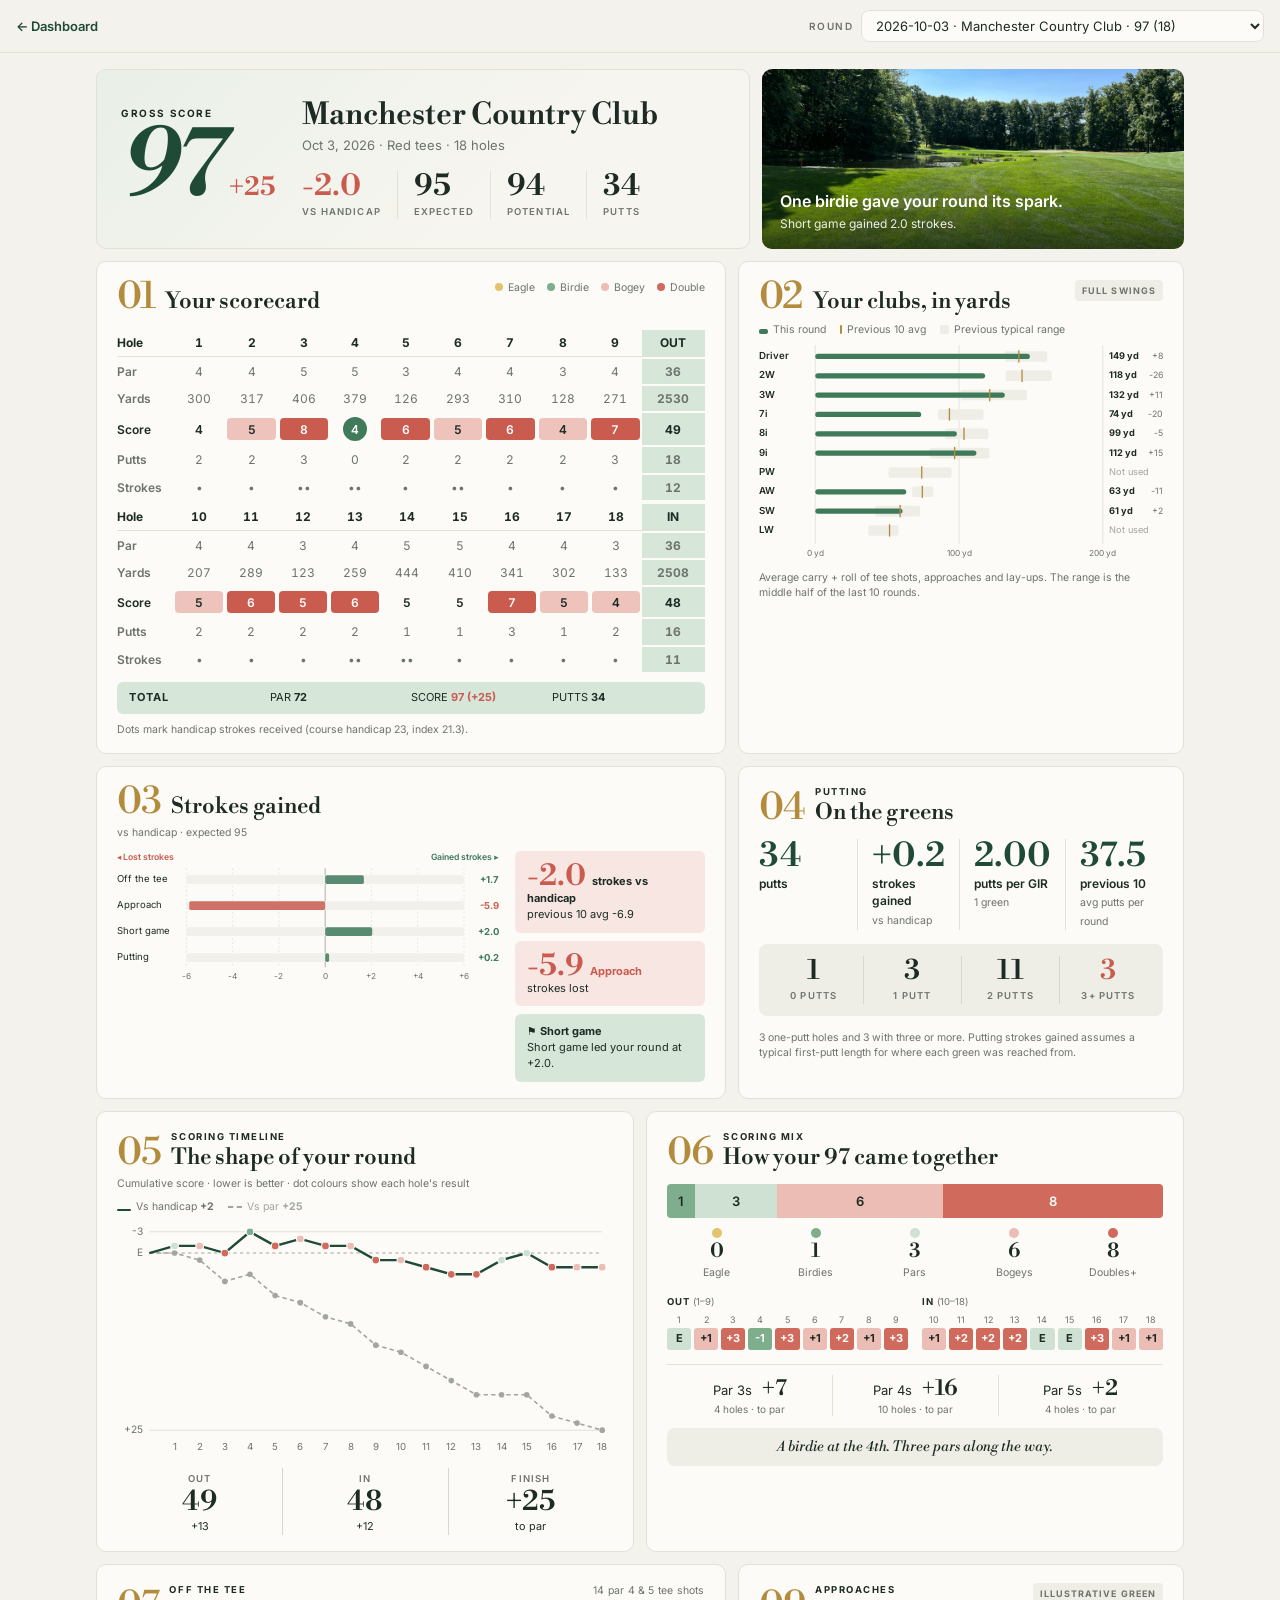
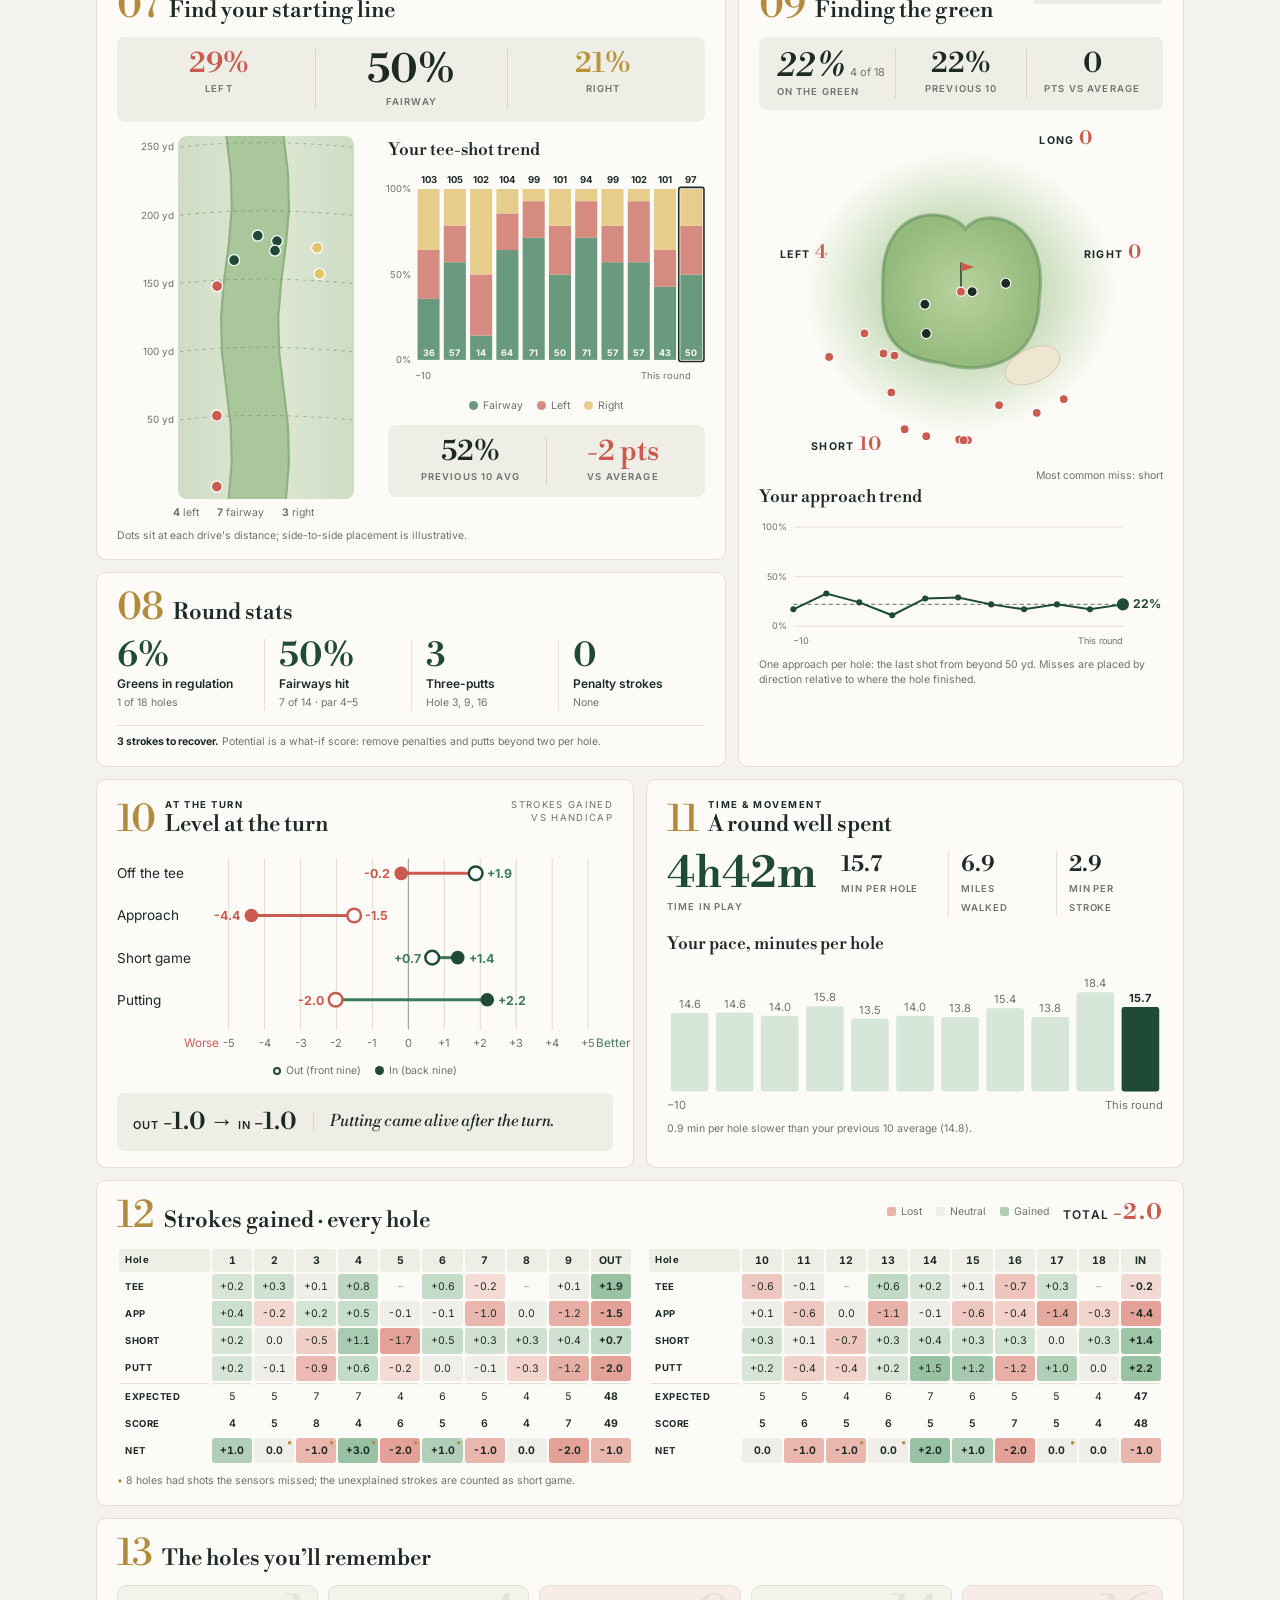
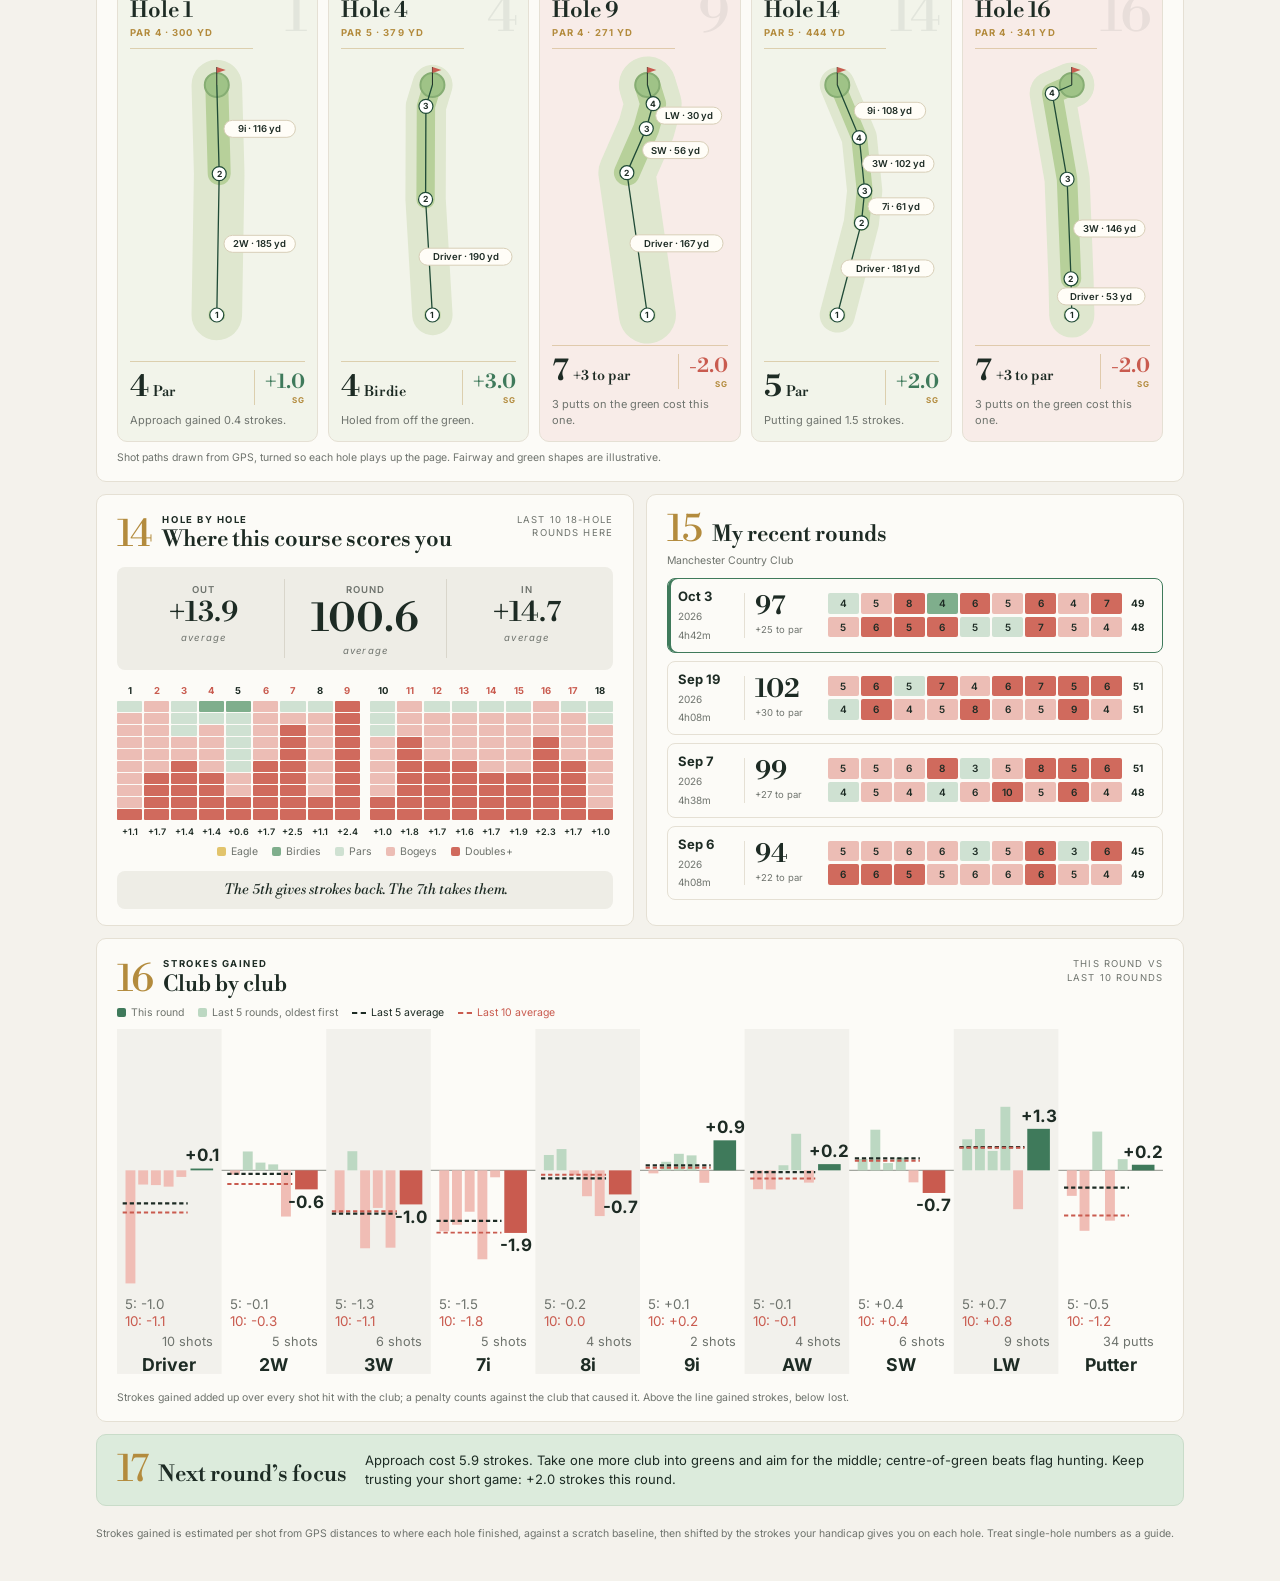
==== dashboard/round.html @ 26c0faad "Polish dashboard with breakdown-style sections and add round report Restyle the existing dashboard s" ====
<!DOCTYPE html>
<html lang="en">
<head>
  <meta charset="UTF-8">
  <meta name="viewport" content="width=device-width, initial-scale=1.0, viewport-fit=cover">
  <meta name="theme-color" content="#f4f2ec">
  <title>Round Report · Golf Stats</title>
  <link rel="icon" href="data:image/svg+xml,<svg xmlns='http://www.w3.org/2000/svg' viewBox='0 0 100 100'><text y='.9em' font-size='90'>⛳</text></svg>">
  <link rel="preconnect" href="https://fonts.googleapis.com">
  <link rel="preconnect" href="https://fonts.gstatic.com" crossorigin>
  <link href="https://fonts.googleapis.com/css2?family=Inter:wght@400;500;600;700&family=Libre+Bodoni:ital,wght@0,400;0,500;0,600;0,700;1,400;1,600&display=swap" rel="stylesheet">
  <link rel="stylesheet" href="round.css">
</head>
<body>
  <nav class="topbar">
    <a class="back" href="./">← Dashboard</a>
    <div class="picker">
      <label for="round-select">Round</label>
      <select id="round-select"></select>
    </div>
  </nav>

  <main id="report" class="report">
    <p class="loading">Loading your round…</p>
  </main>

  <footer class="foot">
    Strokes gained is estimated per shot from GPS distances to where each hole finished, against a scratch baseline,
    then shifted by the strokes your handicap gives you on each hole. Treat single-hole numbers as a guide.
  </footer>

  <script src="round.js"></script>
</body>
</html>
---- dashboard/round.css ----
:root {
  --bg: #f4f2ec;
  --card: #fcfbf7;
  --panel: #eeede6;
  --line: #e5e0d4;
  --ink: #1d2b24;
  --muted: #6e736d;
  --faint: #a3a69f;
  --gold: #b38b3d;
  --green: #3f7a5b;
  --green-d: #1f4a36;
  --sage: #8db59a;
  --sage-l: #d6e6d9;
  --rose: #eec3bc;
  --rose-l: #f8e6e2;
  --red: #c95b4f;
  --red-d: #a8443a;
  --yellow: #e2c46c;
  --serif: 'Libre Bodoni', 'Bodoni 72', Didot, Georgia, serif;
  --sans: 'Inter', system-ui, -apple-system, sans-serif;
}

* { box-sizing: border-box; }
html { -webkit-text-size-adjust: 100%; }
body {
  margin: 0;
  background: var(--bg);
  color: var(--ink);
  font: 13px/1.45 var(--sans);
  -webkit-font-smoothing: antialiased;
}

/* ── Top bar ── */
.topbar {
  position: sticky; top: 0; z-index: 10;
  display: flex; align-items: center; justify-content: space-between; gap: 12px;
  padding: 10px max(16px, env(safe-area-inset-left));
  background: rgba(244, 242, 236, .92);
  backdrop-filter: blur(8px);
  border-bottom: 1px solid var(--line);
}
.back { color: var(--green-d); text-decoration: none; font-weight: 600; white-space: nowrap; }
.back:hover { text-decoration: underline; }
.picker { display: flex; align-items: center; gap: 8px; min-width: 0; }
.picker label { font-size: 10px; letter-spacing: .14em; text-transform: uppercase; color: var(--muted); font-weight: 600; }
.picker select {
  font: inherit; min-width: 0; max-width: 62vw;
  padding: 6px 28px 6px 10px; border: 1px solid var(--line); border-radius: 8px; background: var(--card); color: var(--ink);
}

/* ── Grid ── */
.report {
  max-width: 1120px; margin: 0 auto; padding: 16px;
  display: grid; grid-template-columns: repeat(12, minmax(0, 1fr)); gap: 12px;
}
.loading, .empty { grid-column: 1 / -1; color: var(--muted); padding: 40px 0; text-align: center; }
.card {
  grid-column: span 6;
  background: var(--card); border: 1px solid var(--line); border-radius: 10px;
  padding: 18px 20px 16px; min-width: 0;
}
.card.wide { grid-column: 1 / -1; }
.card.w5 { grid-column: span 5; }
.card.w7 { grid-column: span 7; }
@media (max-width: 860px) {
  .card, .card.w5, .card.w7 { grid-column: 1 / -1; }
  .card { padding: 16px; }
}

/* ── Section heads ── */
.sec-head { display: flex; align-items: flex-start; justify-content: space-between; gap: 12px; margin-bottom: 14px; }
.sec-title { display: flex; align-items: flex-end; gap: 10px; min-width: 0; }
.sec-num { font: 400 38px/0.9 var(--serif); color: var(--gold); letter-spacing: -.02em; }
.sec-eyebrow { font-size: 9.5px; font-weight: 700; letter-spacing: .16em; text-transform: uppercase; color: var(--ink); margin-bottom: 2px; }
.sec-name { font: 500 22px/1.1 var(--serif); margin: 0; }
.sec-aside { font-size: 10.5px; color: var(--muted); text-align: right; letter-spacing: .02em; }
.tag {
  font-size: 9px; font-weight: 700; letter-spacing: .12em; text-transform: uppercase;
  background: var(--panel); color: var(--muted); padding: 4px 7px; border-radius: 4px; white-space: nowrap;
}
.note { font-size: 10.5px; color: var(--muted); margin: 8px 0 0; }
.sub-title { font: 500 17px/1.2 var(--serif); margin: 4px 0 10px; }

/* ── Hero ── */
.hero { grid-column: 1 / -1; display: grid; grid-template-columns: 1.55fr 1fr; gap: 12px; }
.hero-main {
  background: linear-gradient(135deg, #e9f0e7, #f6f5ef 60%);
  border: 1px solid var(--line); border-radius: 10px; padding: 22px 24px;
  display: grid; grid-template-columns: auto 1fr; gap: 26px; align-items: center;
}
.gross-label { font-size: 10px; font-weight: 700; letter-spacing: .16em; text-transform: uppercase; }
.gross { display: flex; align-items: baseline; gap: 8px; }
.gross-num { font: italic 600 96px/0.95 var(--serif); color: var(--green-d); letter-spacing: -.03em; }
.gross-par { font: 600 26px var(--serif); }
.course-name { font: 600 30px/1.1 var(--serif); margin: 0 0 4px; }
.course-sub { color: var(--muted); margin-bottom: 16px; }
.hero-stats { display: flex; flex-wrap: wrap; }
.hero-stat { padding: 0 16px; border-left: 1px solid var(--line); }
.hero-stat:first-child { padding-left: 0; border-left: 0; }
.hero-stat b { display: block; font: 600 30px/1 var(--serif); }
.hero-stat span { font-size: 9.5px; letter-spacing: .12em; text-transform: uppercase; font-weight: 600; color: var(--muted); }
.hero-photo {
  position: relative; border-radius: 10px; overflow: hidden; min-height: 180px;
  background: #33513f center/cover no-repeat;
}
.hero-photo::after { content: ''; position: absolute; inset: 0; background: linear-gradient(180deg, rgba(0,0,0,0) 35%, rgba(10,25,18,.75)); }
.hero-photo .caption { position: absolute; z-index: 1; left: 18px; right: 18px; bottom: 16px; color: #fff; }
.hero-photo .caption b { display: block; font-size: 16px; font-weight: 600; line-height: 1.3; margin-bottom: 2px; }
.hero-photo .caption span { font-size: 12px; opacity: .9; }
@media (max-width: 860px) {
  .hero { grid-template-columns: 1fr; }
  .hero-main { grid-template-columns: 1fr; gap: 12px; padding: 18px; }
  .gross-num { font-size: 76px; }
  .course-name { font-size: 24px; }
  .hero-stat { padding: 0 10px; }
  .hero-stat b { font-size: 24px; }
}

/* ── Scorecard ── */
.scorecard-wrap { overflow-x: auto; margin: 0 -4px; padding: 0 4px; }
.scorecard { width: 100%; border-collapse: separate; border-spacing: 0 2px; font-size: 12px; min-width: 560px; }
.scorecard th, .scorecard td { text-align: center; padding: 4px 2px; font-variant-numeric: tabular-nums; }
.scorecard th:first-child, .scorecard td:first-child { text-align: left; font-weight: 600; padding-left: 0; width: 56px; }
.scorecard tr.hole-row th { font-weight: 700; border-bottom: 1px solid var(--line); }
.scorecard .tot { background: var(--sage-l); font-weight: 700; }
.scorecard .muted td { color: var(--muted); }
.sc-chip { display: inline-flex; align-items: center; justify-content: center; min-width: 26px; height: 22px; border-radius: 4px; font-weight: 600; }
.sc-chip.birdie, .sc-chip.eagle { border-radius: 50%; width: 24px; height: 24px; min-width: 24px; color: #fff; }
.sc-chip.eagle { background: var(--yellow); color: var(--ink); }
.sc-chip.birdie { background: var(--green); }
.sc-chip.bogey { background: var(--rose); width: 100%; }
.sc-chip.double { background: var(--red); color: #fff; width: 100%; }
.sc-legend { display: flex; flex-wrap: wrap; gap: 12px; font-size: 10.5px; color: var(--muted); }
.sc-legend i { display: inline-block; width: 8px; height: 8px; border-radius: 50%; margin-right: 5px; vertical-align: 0; }
.sc-total { display: grid; grid-template-columns: repeat(4, 1fr); background: var(--sage-l); border-radius: 6px; padding: 8px 12px; margin-top: 8px; font-size: 11px; }
.sc-total b { font-weight: 700; }
.sc-total div:first-child { font-weight: 700; letter-spacing: .08em; }

/* ── Panels and stat strips ── */
.strip { display: grid; grid-auto-flow: column; grid-auto-columns: 1fr; background: var(--panel); border-radius: 8px; padding: 12px 6px; margin-bottom: 14px; }
.strip > div { text-align: center; padding: 0 8px; border-left: 1px solid #d9d6cb; }
.strip > div:first-child { border-left: 0; }
.strip b { display: block; font: 500 28px/1.05 var(--serif); }
.strip span { font-size: 9.5px; letter-spacing: .12em; text-transform: uppercase; font-weight: 600; color: var(--muted); }
.strip .big b { font-size: 40px; }
.strip .lead { text-align: left; padding-left: 12px; }
.strip .lead b { font-style: italic; font-size: 34px; display: inline; }
.strip .lead small { font-size: 11px; color: var(--muted); margin-left: 4px; white-space: nowrap; }
.strip .lead span { display: block; }
.pos { color: var(--green); }
.neg { color: var(--red); }
.split { display: grid; grid-template-columns: 1fr 1.25fr; gap: 18px; align-items: start; }
@media (max-width: 560px) { .split { grid-template-columns: 1fr; } }

/* stat rows (round stats) */
.stat-row { display: grid; grid-template-columns: repeat(4, 1fr); }
.stat-row > div { padding: 0 14px; border-left: 1px solid var(--line); }
.stat-row > div:first-child { padding-left: 0; border-left: 0; }
.stat-row b { display: block; font: 500 34px/1.05 var(--serif); color: var(--green-d); }
.stat-row span { display: block; font-weight: 600; font-size: 12px; }
.stat-row small { color: var(--muted); font-size: 10.5px; }
@media (max-width: 560px) {
  .stat-row { grid-template-columns: repeat(2, 1fr); row-gap: 14px; }
  .stat-row > div:nth-child(3) { padding-left: 0; border-left: 0; }
}

/* ── Strokes gained ── */
.sg-layout { display: grid; grid-template-columns: 1fr 190px; gap: 16px; }
@media (max-width: 560px) { .sg-layout { grid-template-columns: 1fr; } }
.sg-cards { display: flex; flex-direction: column; gap: 8px; }
.sg-card { border-radius: 6px; padding: 10px 12px; background: var(--sage-l); font-size: 11px; }
.sg-card.bad { background: var(--rose-l); }
.sg-card b { font: 600 30px/1 var(--serif); margin-right: 6px; }
.sg-card .lbl { font-weight: 700; }

/* ── Legends ── */
.legend { display: flex; flex-wrap: wrap; gap: 14px; justify-content: center; font-size: 10.5px; color: var(--muted); margin-top: 6px; }
.legend i { display: inline-block; width: 9px; height: 9px; border-radius: 50%; margin-right: 5px; vertical-align: -1px; }
.legend i.sq { border-radius: 2px; }
.legend i.dash { width: 14px; height: 0; border-top: 2px dashed currentColor; border-radius: 0; vertical-align: 2px; }

svg { display: block; overflow: visible; }
svg text { font-family: var(--sans); }
.serif { font-family: var(--serif) !important; }

/* ── Callout ── */
.callout { display: grid; grid-template-columns: auto 1fr; gap: 16px; align-items: center; background: var(--panel); border-radius: 8px; padding: 14px 16px; margin-top: 14px; }
.callout .big { font: 500 24px var(--serif); white-space: nowrap; }
.callout .big small { font: 600 11px var(--sans); letter-spacing: .08em; }
.callout .txt { font: italic 16px/1.3 var(--serif); border-left: 1px solid #d9d6cb; padding-left: 16px; }
.quote { background: var(--panel); border-radius: 8px; padding: 10px 14px; text-align: center; font: italic 14px var(--serif); margin-top: 12px; }
@media (max-width: 560px) { .callout { grid-template-columns: 1fr; } .callout .txt { border-left: 0; padding-left: 0; } }

/* ── Scoring mix ── */
.mix-bar { display: flex; height: 34px; border-radius: 4px; overflow: hidden; font-weight: 600; }
.mix-bar div { display: flex; align-items: center; justify-content: center; min-width: 0; }
.mix-keys { display: grid; grid-template-columns: repeat(5, 1fr); text-align: center; margin: 10px 0 14px; }
.mix-keys i { display: block; width: 10px; height: 10px; border-radius: 50%; margin: 0 auto 4px; }
.mix-keys b { display: block; font: 500 20px/1 var(--serif); }
.mix-keys span { font-size: 10.5px; color: var(--muted); }
.mix-nines { display: grid; grid-template-columns: 1fr 1fr; gap: 14px; }
.mix-nines .lbl { font-size: 9.5px; font-weight: 700; letter-spacing: .1em; margin-bottom: 4px; }
.mix-nines .lbl span { font-weight: 400; color: var(--muted); letter-spacing: 0; }
.chips { display: grid; grid-template-columns: repeat(9, 1fr); gap: 3px; }
.chips div { text-align: center; font-size: 9px; color: var(--muted); }
.chips div b { display: block; margin-top: 2px; font-size: 11px; color: var(--ink); padding: 3px 0; border-radius: 3px; }
.par-types { display: grid; grid-template-columns: repeat(3, 1fr); border-top: 1px solid var(--line); margin-top: 14px; padding-top: 10px; text-align: center; }
.par-types > div + div { border-left: 1px solid var(--line); }
.par-types b { font: 500 22px var(--serif); margin-left: 6px; }
.par-types small { display: block; color: var(--muted); font-size: 10px; }
@media (max-width: 560px) { .mix-nines { grid-template-columns: 1fr; } }

/* ── SG per hole grid ── */
.sg-grids { display: grid; grid-template-columns: 1fr 1fr; gap: 14px; }
@media (max-width: 960px) { .sg-grids { grid-template-columns: 1fr; } }
.sg-grid-wrap { overflow-x: auto; }
.sg-grid { width: 100%; border-collapse: separate; border-spacing: 2px; font-size: 10.5px; font-variant-numeric: tabular-nums; min-width: 460px; }
.sg-grid th { font-weight: 700; text-align: center; padding: 4px 2px; background: var(--panel); border-radius: 3px; }
.sg-grid th:first-child, .sg-grid td:first-child { text-align: left; padding-left: 6px; white-space: nowrap; font-weight: 700; font-size: 9.5px; letter-spacing: .06em; }
.sg-grid td { text-align: center; padding: 5px 2px; border-radius: 3px; }
.sg-grid td.tot { font-weight: 700; }
.sg-grid tr.sep td { border-top: 1px solid var(--line); }
.sg-grid .partial { position: relative; }
.sg-grid .partial::after { content: '•'; position: absolute; top: -3px; right: 2px; color: var(--gold); font-size: 11px; }

/* ── Hole maps ── */
.holes-row { display: grid; grid-template-columns: repeat(5, minmax(0, 1fr)); gap: 10px; }
@media (max-width: 960px) { .holes-row { grid-template-columns: repeat(auto-fill, minmax(190px, 1fr)); } }
.hole-card { border: 1px solid var(--line); border-radius: 10px; padding: 14px 12px 12px; position: relative; overflow: hidden; background: #f2f4ea; display: flex; flex-direction: column; }
.hole-card.bad { background: #f8ece8; }
.hole-card h4 { font: 500 22px/1 var(--serif); margin: 0; }
.hole-card .meta { font-size: 9.5px; letter-spacing: .12em; text-transform: uppercase; color: var(--gold); font-weight: 700; margin-top: 4px; padding-bottom: 8px; border-bottom: 1px solid rgba(179,139,61,.35); width: 70%; }
.hole-card .ghost { position: absolute; top: 4px; right: 10px; font: 400 52px/1 var(--serif); color: rgba(29,43,36,.07); }
.hole-card svg { margin: 8px auto; }
.hole-card .foot-row { margin-top: auto; display: flex; align-items: center; justify-content: space-between; border-top: 1px solid rgba(179,139,61,.35); padding-top: 8px; }
.hole-card .foot-row b { font: 600 30px/1 var(--serif); }
.hole-card .foot-row span { font: 500 14px var(--serif); margin-left: 4px; }
.hole-card .foot-row .sg { text-align: right; border-left: 1px solid rgba(179,139,61,.35); padding-left: 10px; font: 600 20px var(--serif); }
.hole-card .foot-row .sg small { display: block; font: 700 8px var(--sans); letter-spacing: .12em; color: var(--gold); }
.hole-card p { font-size: 11px; color: var(--muted); margin: 8px 0 0; }

/* ── Course heatmap ── */
.heat { display: grid; grid-template-columns: 1fr 1fr; gap: 10px; }
.heat-nine { display: grid; grid-template-columns: repeat(9, 1fr); gap: 2px; }
.heat-col { display: flex; flex-direction: column; gap: 1px; }
.heat-col .hn { text-align: center; font-size: 9.5px; font-weight: 700; margin-bottom: 2px; }
.heat-col .cell { height: 11px; border-radius: 1px; }
.heat-col .av { text-align: center; font-size: 9px; font-weight: 600; margin-top: 4px; }

/* ── Recent rounds ── */
.recent { display: flex; flex-direction: column; gap: 8px; }
.recent-row { display: grid; grid-template-columns: 56px 74px 1fr; gap: 10px; align-items: center; border: 1px solid var(--line); border-radius: 8px; padding: 8px 10px; cursor: pointer; text-decoration: none; color: inherit; background: var(--card); }
.recent-row:hover { border-color: var(--sage); }
.recent-row.current { border-color: var(--green); box-shadow: inset 3px 0 0 var(--green); }
.recent-row .d b { display: block; font-size: 13px; }
.recent-row .d small { color: var(--muted); font-size: 10px; }
.recent-row .s { border-left: 1px solid var(--line); padding-left: 10px; }
.recent-row .s b { display: block; font: 600 26px/1 var(--serif); }
.recent-row .s small { font-size: 9.5px; color: var(--muted); }
.mini-card { display: grid; grid-template-columns: repeat(9, 1fr) 28px; gap: 2px; font-size: 10px; font-weight: 600; text-align: center; }
.mini-card div { padding: 3px 0; border-radius: 2px; background: #efefea; }
.mini-card div.t { background: none; font-weight: 700; }

/* ── Time ── */
.time { display: grid; grid-template-columns: auto 1fr; gap: 24px; align-items: center; }
.time .tot b { display: block; font: 600 44px/1 var(--serif); color: var(--green-d); }
.time .tot span { font-size: 9.5px; letter-spacing: .12em; text-transform: uppercase; font-weight: 600; color: var(--muted); }
.nine-bar { display: flex; height: 14px; border-radius: 7px; overflow: hidden; margin: 6px 0 12px; }
.nine-lbl { display: flex; justify-content: space-between; font-size: 10px; letter-spacing: .1em; text-transform: uppercase; color: var(--muted); font-weight: 600; }
.nine-lbl b { font: 600 15px var(--serif); color: var(--ink); letter-spacing: 0; text-transform: none; }
.time-stats { display: grid; grid-template-columns: repeat(3, 1fr); }
.time-stats > div { padding: 0 12px; border-left: 1px solid var(--line); }
.time-stats > div:first-child { border-left: 0; padding-left: 0; }
.time-stats b { font: 600 22px var(--serif); display: block; }
.time-stats span { font-size: 9.5px; letter-spacing: .1em; text-transform: uppercase; color: var(--muted); font-weight: 600; }
@media (max-width: 560px) { .time { grid-template-columns: 1fr; } }

/* ── Focus ── */
.focus { grid-column: 1 / -1; background: #dcebdc; border: 1px solid #c9dcc9; border-radius: 10px; padding: 16px 20px; display: flex; align-items: center; gap: 18px; }
.focus .sec-title { flex: none; }
.focus p { margin: 0; font-size: 13px; }
@media (max-width: 560px) { .focus { flex-direction: column; align-items: flex-start; } }

.foot { max-width: 1120px; margin: 4px auto 40px; padding: 0 16px; font-size: 10.5px; color: var(--muted); }

/* Two cards stacked in one grid column */
.stack { grid-column: span 7; display: flex; flex-direction: column; gap: 12px; min-width: 0; }
.stack > .card { flex: 1 1 auto; }
@media (max-width: 860px) { .stack { grid-column: 1 / -1; } }
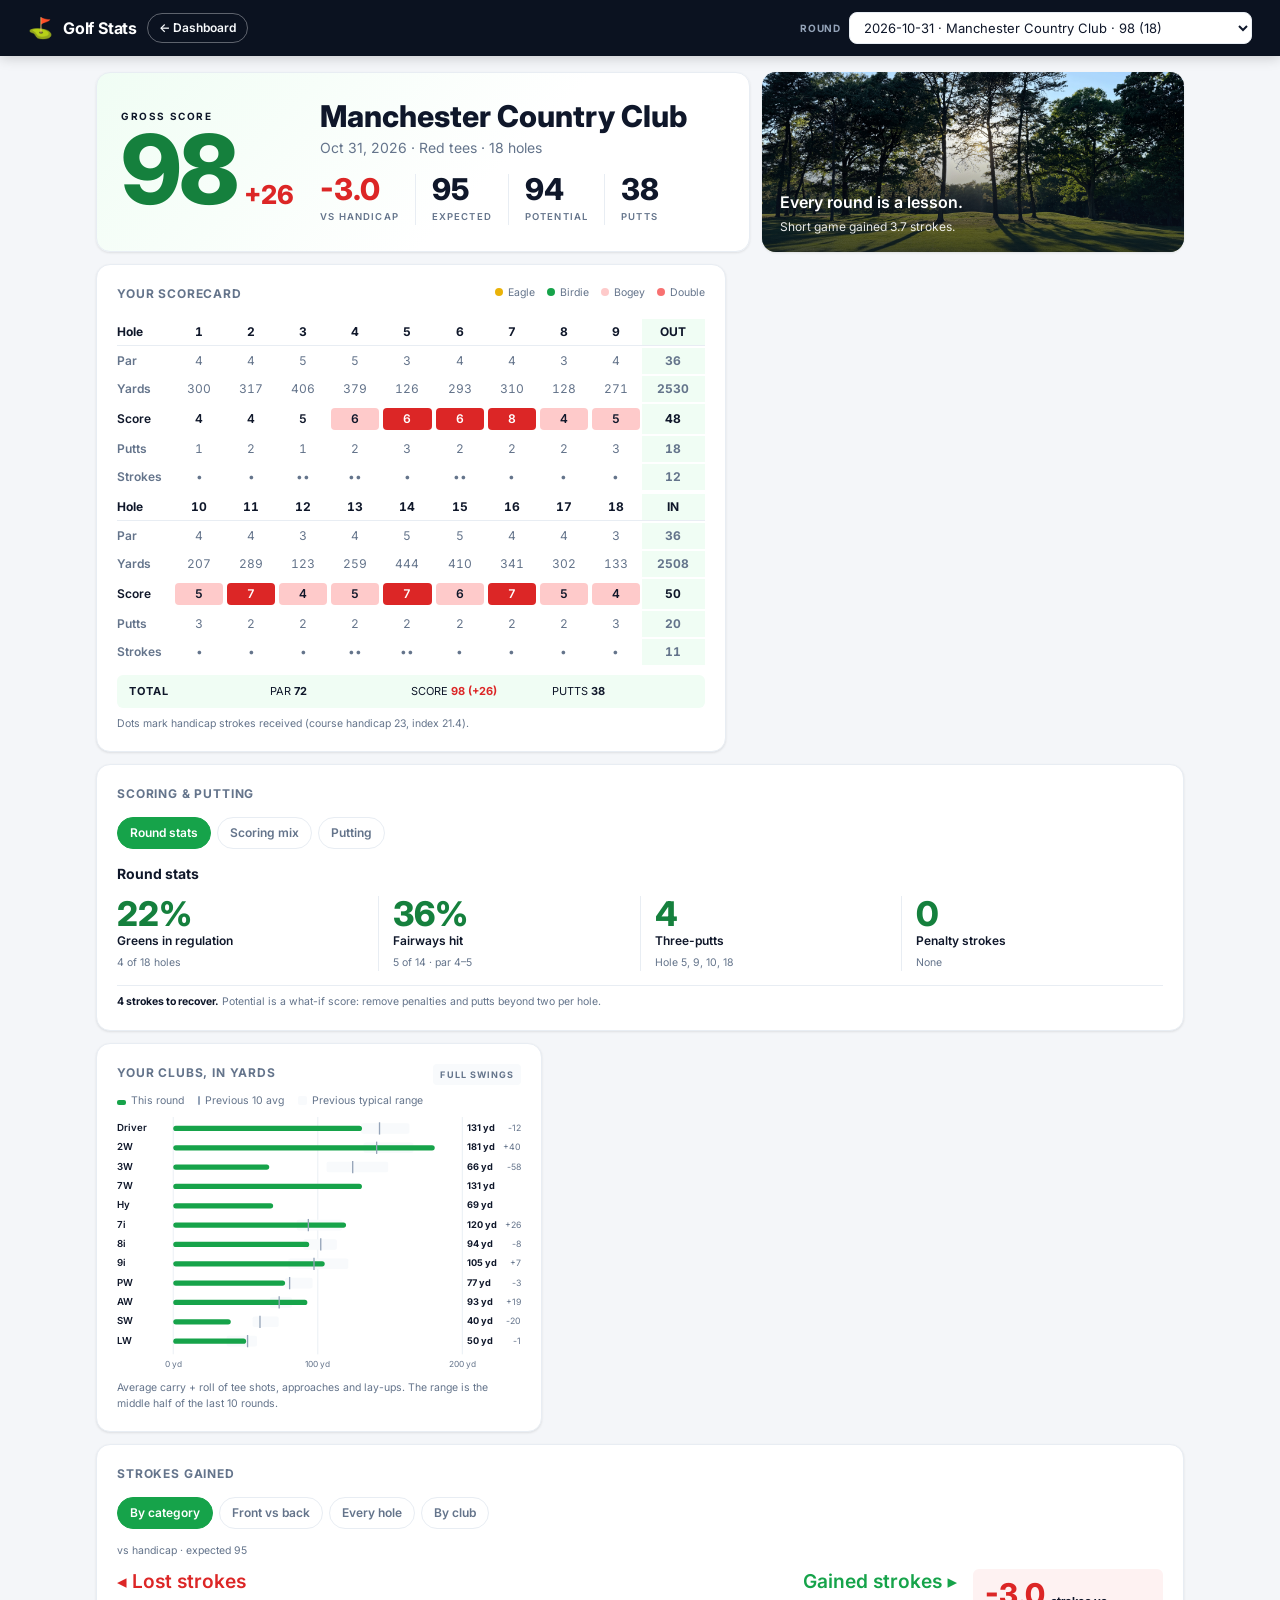
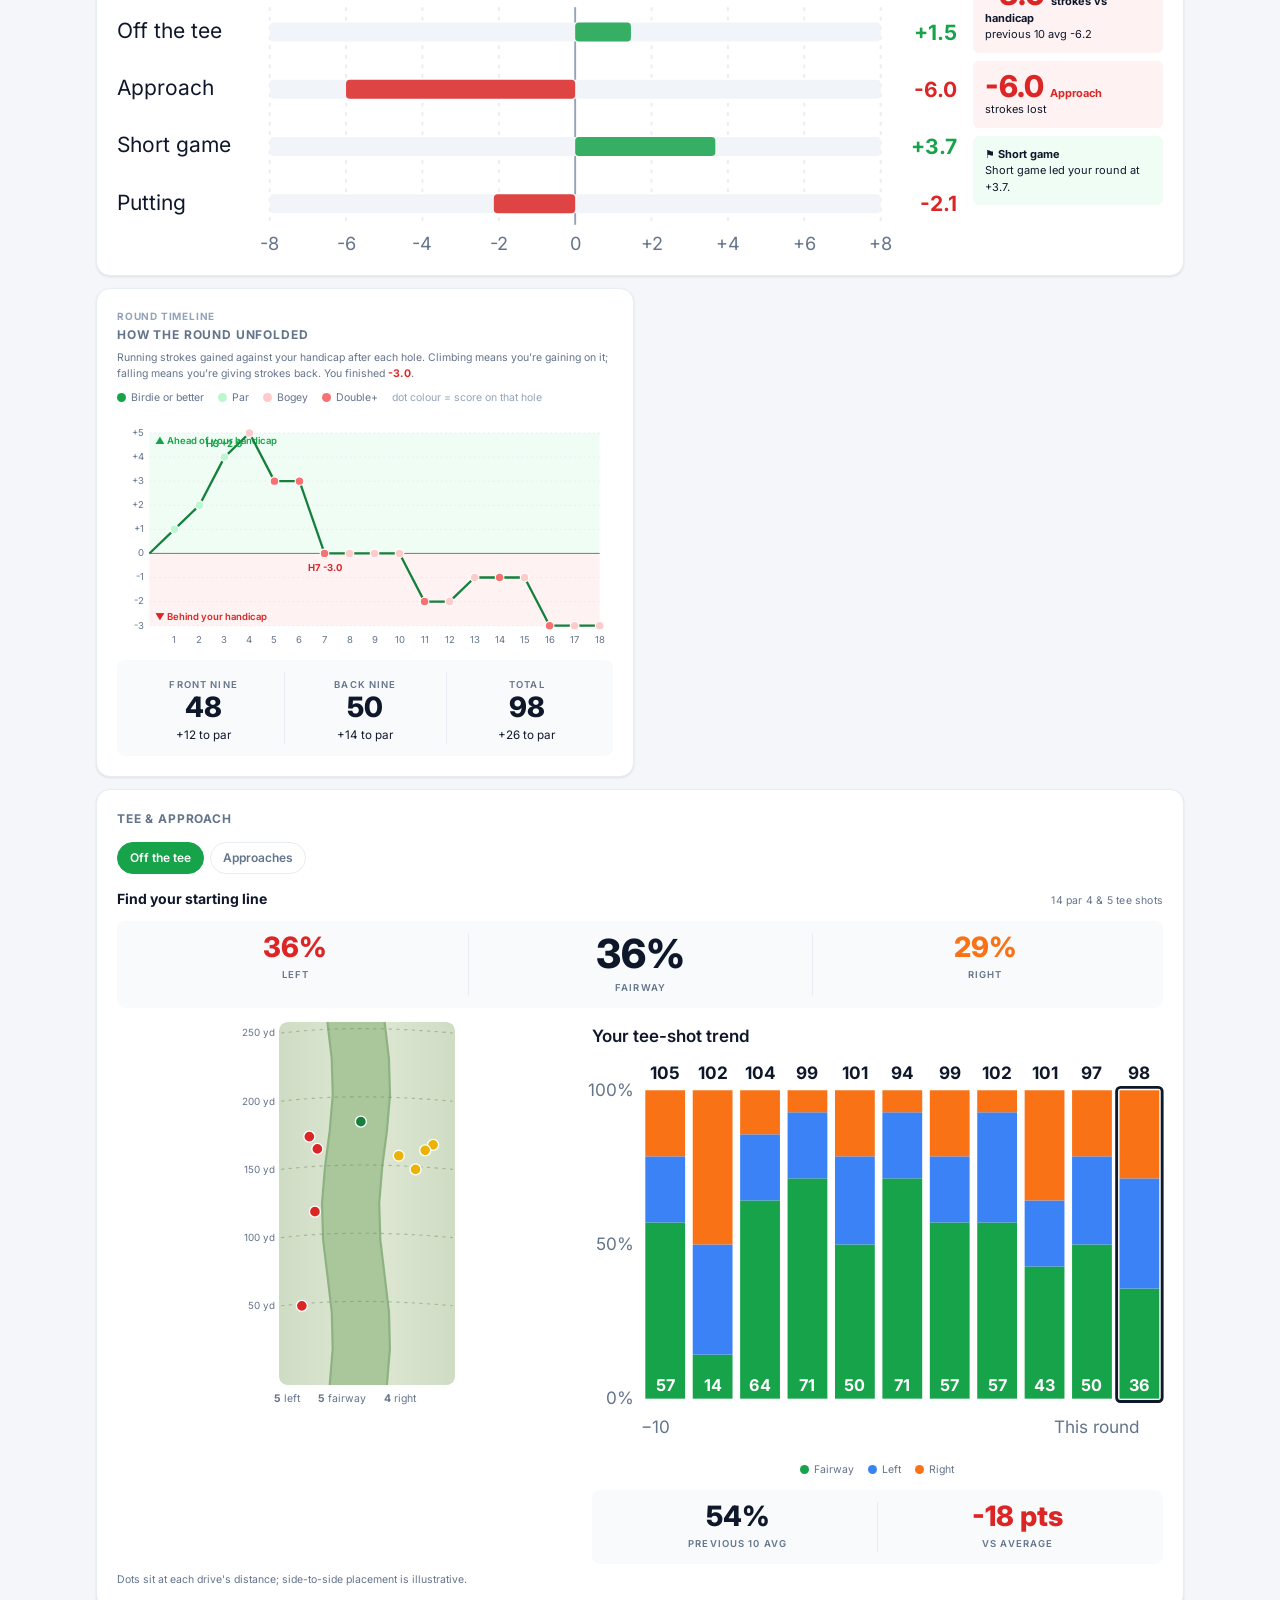
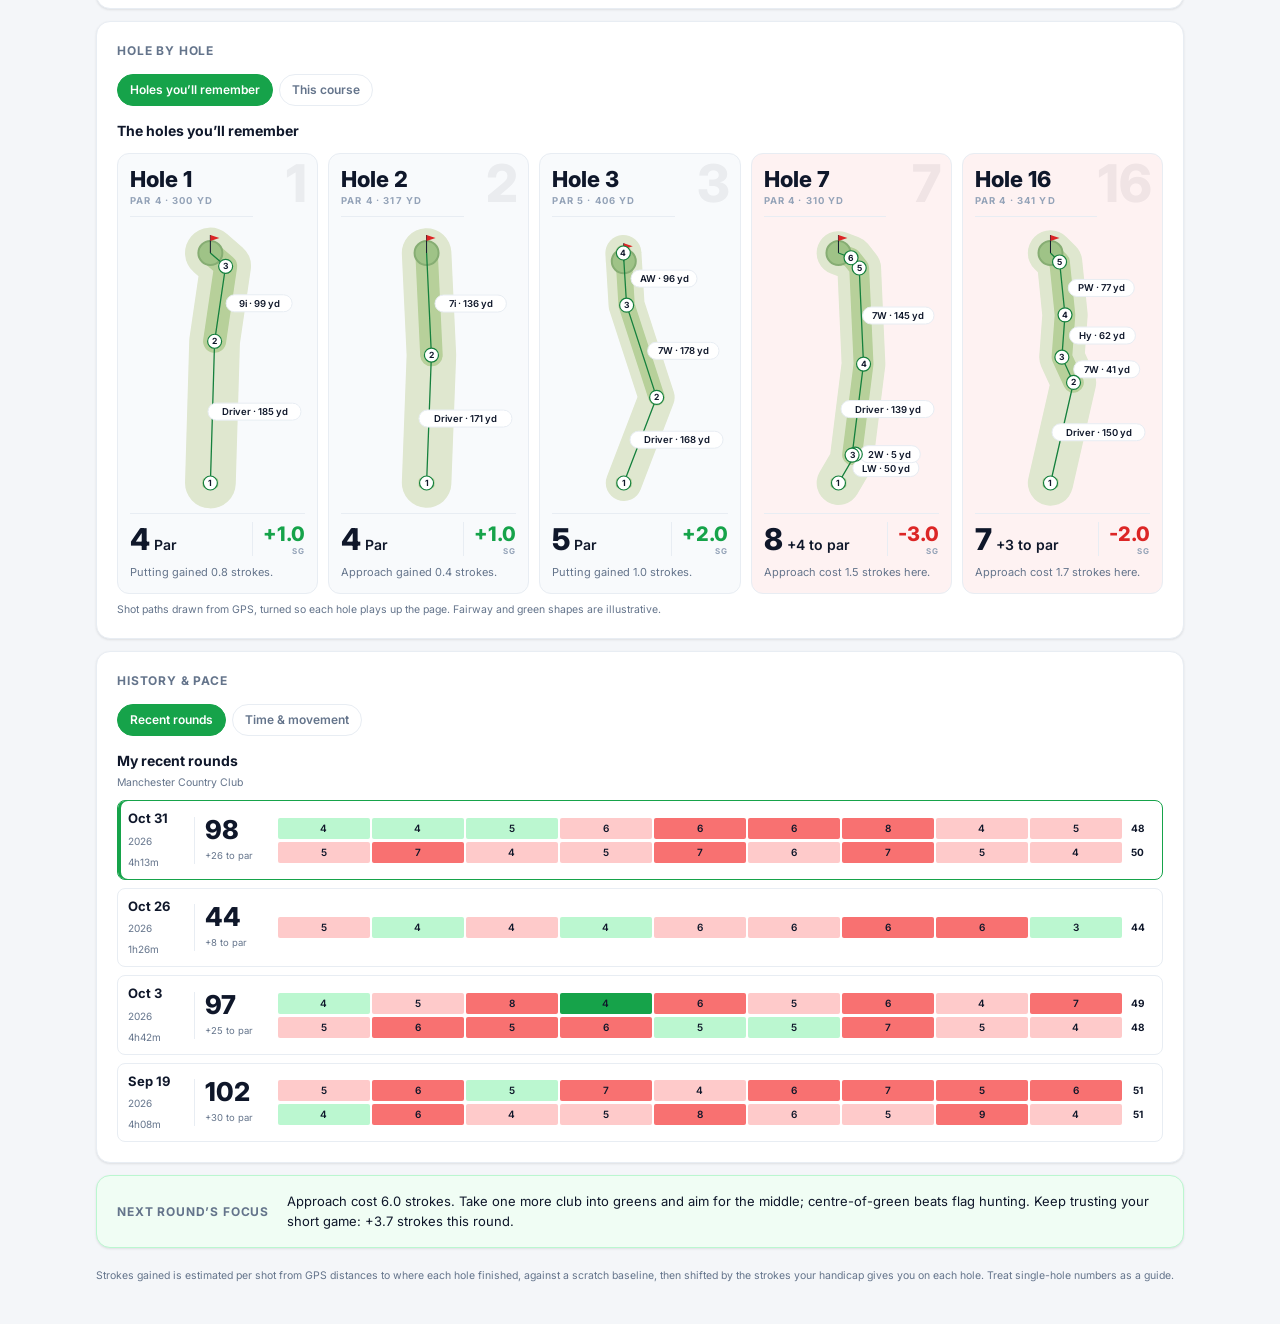
==== commit d7d86f33: "continuing rework" ====
--- a/dashboard/round.html
+++ b/dashboard/round.html
@@ -3,17 +3,17 @@
 <head>
   <meta charset="UTF-8">
   <meta name="viewport" content="width=device-width, initial-scale=1.0, viewport-fit=cover">
-  <meta name="theme-color" content="#f4f2ec">
+  <meta name="theme-color" content="#0b1220">
   <title>Round Report · Golf Stats</title>
   <link rel="icon" href="data:image/svg+xml,<svg xmlns='http://www.w3.org/2000/svg' viewBox='0 0 100 100'><text y='.9em' font-size='90'>⛳</text></svg>">
   <link rel="preconnect" href="https://fonts.googleapis.com">
   <link rel="preconnect" href="https://fonts.gstatic.com" crossorigin>
-  <link href="https://fonts.googleapis.com/css2?family=Inter:wght@400;500;600;700&family=Libre+Bodoni:ital,wght@0,400;0,500;0,600;0,700;1,400;1,600&display=swap" rel="stylesheet">
+  <link href="https://fonts.googleapis.com/css2?family=Inter:wght@400;500;600;700;800&display=swap" rel="stylesheet">
   <link rel="stylesheet" href="round.css">
 </head>
 <body>
   <nav class="topbar">
-    <a class="back" href="./">← Dashboard</a>
+    <div class="brand"><span class="logo">⛳</span><h1>Golf Stats</h1><a class="back" href="./">← Dashboard</a></div>
     <div class="picker">
       <label for="round-select">Round</label>
       <select id="round-select"></select>
--- a/dashboard/round.css
+++ b/dashboard/round.css
@@ -1,22 +1,24 @@
 :root {
-  --bg: #f4f2ec;
-  --card: #fcfbf7;
-  --panel: #eeede6;
-  --line: #e5e0d4;
-  --ink: #1d2b24;
-  --muted: #6e736d;
-  --faint: #a3a69f;
-  --gold: #b38b3d;
-  --green: #3f7a5b;
-  --green-d: #1f4a36;
-  --sage: #8db59a;
-  --sage-l: #d6e6d9;
-  --rose: #eec3bc;
-  --rose-l: #f8e6e2;
-  --red: #c95b4f;
-  --red-d: #a8443a;
-  --yellow: #e2c46c;
-  --serif: 'Libre Bodoni', 'Bodoni 72', Didot, Georgia, serif;
+  --bg: #f4f6f9;
+  --card: #ffffff;
+  --panel: #f8fafc;
+  --line: #e8edf3;
+  --ink: #0f172a;
+  --muted: #64748b;
+  --faint: #94a3b8;
+  --gold: #94a3b8;
+  --green: #16a34a;
+  --green-d: #15803d;
+  --sage: #4ade80;
+  --sage-l: #f0fdf4;
+  --rose: #fecaca;
+  --rose-l: #fef2f2;
+  --red: #dc2626;
+  --red-d: #b91c1c;
+  --yellow: #eab308;
+  --radius: 14px;
+  --shadow-sm: 0 1px 3px rgba(0, 0, 0, .06), 0 1px 2px rgba(0, 0, 0, .04);
+  --serif: 'Inter', system-ui, -apple-system, sans-serif;
   --sans: 'Inter', system-ui, -apple-system, sans-serif;
 }
 
@@ -26,27 +28,34 @@
   margin: 0;
   background: var(--bg);
   color: var(--ink);
-  font: 13px/1.45 var(--sans);
+  font: 14px/1.5 var(--sans);
   -webkit-font-smoothing: antialiased;
 }
 
-/* ── Top bar ── */
+/* ── Top bar (matches the dashboard header) ── */
 .topbar {
   position: sticky; top: 0; z-index: 10;
   display: flex; align-items: center; justify-content: space-between; gap: 12px;
-  padding: 10px max(16px, env(safe-area-inset-left));
-  background: rgba(244, 242, 236, .92);
-  backdrop-filter: blur(8px);
-  border-bottom: 1px solid var(--line);
-}
-.back { color: var(--green-d); text-decoration: none; font-weight: 600; white-space: nowrap; }
-.back:hover { text-decoration: underline; }
+  height: 56px; padding: 0 max(28px, env(safe-area-inset-left));
+  background: #0b1220; color: #fff;
+  box-shadow: 0 2px 12px rgba(0, 0, 0, .18);
+}
+.brand { display: flex; align-items: center; gap: 10px; min-width: 0; flex: none; }
+.brand .logo { font-size: 20px; line-height: 1; }
+.brand h1 { margin: 0; white-space: nowrap; font-size: 16px; font-weight: 700; letter-spacing: -.2px; }
+.back {
+  font-size: 12px; font-weight: 600; color: #f8fafc; text-decoration: none; white-space: nowrap;
+  padding: 5px 11px; border: 1px solid rgba(248, 250, 252, .35); border-radius: 999px;
+}
+.back:hover { background: rgba(248, 250, 252, .12); }
 .picker { display: flex; align-items: center; gap: 8px; min-width: 0; }
-.picker label { font-size: 10px; letter-spacing: .14em; text-transform: uppercase; color: var(--muted); font-weight: 600; }
+.picker label { font-size: 10px; letter-spacing: .08em; text-transform: uppercase; color: var(--faint); font-weight: 700; }
 .picker select {
-  font: inherit; min-width: 0; max-width: 62vw;
+  font: inherit; font-size: 13px; min-width: 0; max-width: 62vw;
   padding: 6px 28px 6px 10px; border: 1px solid var(--line); border-radius: 8px; background: var(--card); color: var(--ink);
 }
+@media (max-width: 900px) { .picker label { display: none; } .topbar { gap: 16px; } }
+@media (max-width: 640px) { .topbar { padding: 0 14px; } .brand h1 { display: none; } }
 
 /* ── Grid ── */
 .report {
@@ -56,8 +65,8 @@
 .loading, .empty { grid-column: 1 / -1; color: var(--muted); padding: 40px 0; text-align: center; }
 .card {
   grid-column: span 6;
-  background: var(--card); border: 1px solid var(--line); border-radius: 10px;
-  padding: 18px 20px 16px; min-width: 0;
+  background: var(--card); border: 1px solid var(--line); border-radius: var(--radius);
+  box-shadow: var(--shadow-sm); padding: 20px; min-width: 0;
 }
 .card.wide { grid-column: 1 / -1; }
 .card.w5 { grid-column: span 5; }
@@ -70,40 +79,40 @@
 /* ── Section heads ── */
 .sec-head { display: flex; align-items: flex-start; justify-content: space-between; gap: 12px; margin-bottom: 14px; }
 .sec-title { display: flex; align-items: flex-end; gap: 10px; min-width: 0; }
-.sec-num { font: 400 38px/0.9 var(--serif); color: var(--gold); letter-spacing: -.02em; }
-.sec-eyebrow { font-size: 9.5px; font-weight: 700; letter-spacing: .16em; text-transform: uppercase; color: var(--ink); margin-bottom: 2px; }
-.sec-name { font: 500 22px/1.1 var(--serif); margin: 0; }
+.sec-num { display: none; }
+.sec-eyebrow { font-size: 10px; font-weight: 700; letter-spacing: .08em; text-transform: uppercase; color: var(--faint); margin-bottom: 2px; }
+.sec-name { font-size: 12px; font-weight: 700; text-transform: uppercase; letter-spacing: .07em; color: var(--muted); margin: 0; }
 .sec-aside { font-size: 10.5px; color: var(--muted); text-align: right; letter-spacing: .02em; }
 .tag {
   font-size: 9px; font-weight: 700; letter-spacing: .12em; text-transform: uppercase;
   background: var(--panel); color: var(--muted); padding: 4px 7px; border-radius: 4px; white-space: nowrap;
 }
 .note { font-size: 10.5px; color: var(--muted); margin: 8px 0 0; }
-.sub-title { font: 500 17px/1.2 var(--serif); margin: 4px 0 10px; }
+.sub-title { font: 600 17px/1.2 var(--serif); margin: 4px 0 10px; }
 
 /* ── Hero ── */
 .hero { grid-column: 1 / -1; display: grid; grid-template-columns: 1.55fr 1fr; gap: 12px; }
 .hero-main {
-  background: linear-gradient(135deg, #e9f0e7, #f6f5ef 60%);
-  border: 1px solid var(--line); border-radius: 10px; padding: 22px 24px;
+  background: linear-gradient(135deg, var(--sage-l), #fff 60%);
+  border: 1px solid var(--line); border-radius: var(--radius); box-shadow: var(--shadow-sm); padding: 22px 24px;
   display: grid; grid-template-columns: auto 1fr; gap: 26px; align-items: center;
 }
 .gross-label { font-size: 10px; font-weight: 700; letter-spacing: .16em; text-transform: uppercase; }
 .gross { display: flex; align-items: baseline; gap: 8px; }
-.gross-num { font: italic 600 96px/0.95 var(--serif); color: var(--green-d); letter-spacing: -.03em; }
-.gross-par { font: 600 26px var(--serif); }
-.course-name { font: 600 30px/1.1 var(--serif); margin: 0 0 4px; }
+.gross-num { font: 800 96px/0.95 var(--serif); color: var(--green-d); letter-spacing: -.03em; }
+.gross-par { font: 800 26px var(--serif); }
+.course-name { font: 800 30px/1.1 var(--serif); margin: 0 0 4px; }
 .course-sub { color: var(--muted); margin-bottom: 16px; }
 .hero-stats { display: flex; flex-wrap: wrap; }
 .hero-stat { padding: 0 16px; border-left: 1px solid var(--line); }
 .hero-stat:first-child { padding-left: 0; border-left: 0; }
-.hero-stat b { display: block; font: 600 30px/1 var(--serif); }
+.hero-stat b { display: block; font: 800 30px/1 var(--serif); }
 .hero-stat span { font-size: 9.5px; letter-spacing: .12em; text-transform: uppercase; font-weight: 600; color: var(--muted); }
 .hero-photo {
-  position: relative; border-radius: 10px; overflow: hidden; min-height: 180px;
-  background: #33513f center/cover no-repeat;
-}
-.hero-photo::after { content: ''; position: absolute; inset: 0; background: linear-gradient(180deg, rgba(0,0,0,0) 35%, rgba(10,25,18,.75)); }
+  position: relative; border-radius: var(--radius); overflow: hidden; min-height: 180px; box-shadow: var(--shadow-sm);
+  background: #0b1220 center/cover no-repeat;
+}
+.hero-photo::after { content: ''; position: absolute; inset: 0; background: linear-gradient(180deg, rgba(0,0,0,0) 35%, rgba(11,18,32,.75)); }
 .hero-photo .caption { position: absolute; z-index: 1; left: 18px; right: 18px; bottom: 16px; color: #fff; }
 .hero-photo .caption b { display: block; font-size: 16px; font-weight: 600; line-height: 1.3; margin-bottom: 2px; }
 .hero-photo .caption span { font-size: 12px; opacity: .9; }
@@ -138,13 +147,13 @@
 
 /* ── Panels and stat strips ── */
 .strip { display: grid; grid-auto-flow: column; grid-auto-columns: 1fr; background: var(--panel); border-radius: 8px; padding: 12px 6px; margin-bottom: 14px; }
-.strip > div { text-align: center; padding: 0 8px; border-left: 1px solid #d9d6cb; }
+.strip > div { text-align: center; padding: 0 8px; border-left: 1px solid var(--line); }
 .strip > div:first-child { border-left: 0; }
-.strip b { display: block; font: 500 28px/1.05 var(--serif); }
+.strip b { display: block; font: 800 28px/1.05 var(--serif); }
 .strip span { font-size: 9.5px; letter-spacing: .12em; text-transform: uppercase; font-weight: 600; color: var(--muted); }
 .strip .big b { font-size: 40px; }
 .strip .lead { text-align: left; padding-left: 12px; }
-.strip .lead b { font-style: italic; font-size: 34px; display: inline; }
+.strip .lead b { font-size: 34px; display: inline; }
 .strip .lead small { font-size: 11px; color: var(--muted); margin-left: 4px; white-space: nowrap; }
 .strip .lead span { display: block; }
 .pos { color: var(--green); }
@@ -156,7 +165,7 @@
 .stat-row { display: grid; grid-template-columns: repeat(4, 1fr); }
 .stat-row > div { padding: 0 14px; border-left: 1px solid var(--line); }
 .stat-row > div:first-child { padding-left: 0; border-left: 0; }
-.stat-row b { display: block; font: 500 34px/1.05 var(--serif); color: var(--green-d); }
+.stat-row b { display: block; font: 800 34px/1.05 var(--serif); color: var(--green-d); }
 .stat-row span { display: block; font-weight: 600; font-size: 12px; }
 .stat-row small { color: var(--muted); font-size: 10.5px; }
 @media (max-width: 560px) {
@@ -170,7 +179,7 @@
 .sg-cards { display: flex; flex-direction: column; gap: 8px; }
 .sg-card { border-radius: 6px; padding: 10px 12px; background: var(--sage-l); font-size: 11px; }
 .sg-card.bad { background: var(--rose-l); }
-.sg-card b { font: 600 30px/1 var(--serif); margin-right: 6px; }
+.sg-card b { font: 800 30px/1 var(--serif); margin-right: 6px; }
 .sg-card .lbl { font-weight: 700; }
 
 /* ── Legends ── */
@@ -185,10 +194,10 @@
 
 /* ── Callout ── */
 .callout { display: grid; grid-template-columns: auto 1fr; gap: 16px; align-items: center; background: var(--panel); border-radius: 8px; padding: 14px 16px; margin-top: 14px; }
-.callout .big { font: 500 24px var(--serif); white-space: nowrap; }
+.callout .big { font: 800 24px var(--serif); white-space: nowrap; }
 .callout .big small { font: 600 11px var(--sans); letter-spacing: .08em; }
-.callout .txt { font: italic 16px/1.3 var(--serif); border-left: 1px solid #d9d6cb; padding-left: 16px; }
-.quote { background: var(--panel); border-radius: 8px; padding: 10px 14px; text-align: center; font: italic 14px var(--serif); margin-top: 12px; }
+.callout .txt { font: 600 15px/1.35 var(--sans); border-left: 1px solid var(--line); padding-left: 16px; }
+.quote { background: var(--panel); border-radius: 8px; padding: 10px 14px; text-align: center; font: 600 13px var(--sans); margin-top: 12px; }
 @media (max-width: 560px) { .callout { grid-template-columns: 1fr; } .callout .txt { border-left: 0; padding-left: 0; } }
 
 /* ── Scoring mix ── */
@@ -196,7 +205,7 @@
 .mix-bar div { display: flex; align-items: center; justify-content: center; min-width: 0; }
 .mix-keys { display: grid; grid-template-columns: repeat(5, 1fr); text-align: center; margin: 10px 0 14px; }
 .mix-keys i { display: block; width: 10px; height: 10px; border-radius: 50%; margin: 0 auto 4px; }
-.mix-keys b { display: block; font: 500 20px/1 var(--serif); }
+.mix-keys b { display: block; font: 800 20px/1 var(--serif); }
 .mix-keys span { font-size: 10.5px; color: var(--muted); }
 .mix-nines { display: grid; grid-template-columns: 1fr 1fr; gap: 14px; }
 .mix-nines .lbl { font-size: 9.5px; font-weight: 700; letter-spacing: .1em; margin-bottom: 4px; }
@@ -206,7 +215,7 @@
 .chips div b { display: block; margin-top: 2px; font-size: 11px; color: var(--ink); padding: 3px 0; border-radius: 3px; }
 .par-types { display: grid; grid-template-columns: repeat(3, 1fr); border-top: 1px solid var(--line); margin-top: 14px; padding-top: 10px; text-align: center; }
 .par-types > div + div { border-left: 1px solid var(--line); }
-.par-types b { font: 500 22px var(--serif); margin-left: 6px; }
+.par-types b { font: 800 22px var(--serif); margin-left: 6px; }
 .par-types small { display: block; color: var(--muted); font-size: 10px; }
 @media (max-width: 560px) { .mix-nines { grid-template-columns: 1fr; } }
 
@@ -226,16 +235,16 @@
 /* ── Hole maps ── */
 .holes-row { display: grid; grid-template-columns: repeat(5, minmax(0, 1fr)); gap: 10px; }
 @media (max-width: 960px) { .holes-row { grid-template-columns: repeat(auto-fill, minmax(190px, 1fr)); } }
-.hole-card { border: 1px solid var(--line); border-radius: 10px; padding: 14px 12px 12px; position: relative; overflow: hidden; background: #f2f4ea; display: flex; flex-direction: column; }
-.hole-card.bad { background: #f8ece8; }
-.hole-card h4 { font: 500 22px/1 var(--serif); margin: 0; }
-.hole-card .meta { font-size: 9.5px; letter-spacing: .12em; text-transform: uppercase; color: var(--gold); font-weight: 700; margin-top: 4px; padding-bottom: 8px; border-bottom: 1px solid rgba(179,139,61,.35); width: 70%; }
-.hole-card .ghost { position: absolute; top: 4px; right: 10px; font: 400 52px/1 var(--serif); color: rgba(29,43,36,.07); }
+.hole-card { border: 1px solid var(--line); border-radius: 12px; padding: 14px 12px 12px; position: relative; overflow: hidden; background: var(--panel); display: flex; flex-direction: column; }
+.hole-card.bad { background: var(--rose-l); }
+.hole-card h4 { font: 800 22px/1 var(--serif); margin: 0; }
+.hole-card .meta { font-size: 9.5px; letter-spacing: .12em; text-transform: uppercase; color: var(--gold); font-weight: 700; margin-top: 4px; padding-bottom: 8px; border-bottom: 1px solid var(--line); width: 70%; }
+.hole-card .ghost { position: absolute; top: 4px; right: 10px; font: 800 52px/1 var(--serif); color: rgba(15,23,42,.06); }
 .hole-card svg { margin: 8px auto; }
-.hole-card .foot-row { margin-top: auto; display: flex; align-items: center; justify-content: space-between; border-top: 1px solid rgba(179,139,61,.35); padding-top: 8px; }
-.hole-card .foot-row b { font: 600 30px/1 var(--serif); }
-.hole-card .foot-row span { font: 500 14px var(--serif); margin-left: 4px; }
-.hole-card .foot-row .sg { text-align: right; border-left: 1px solid rgba(179,139,61,.35); padding-left: 10px; font: 600 20px var(--serif); }
+.hole-card .foot-row { margin-top: auto; display: flex; align-items: center; justify-content: space-between; border-top: 1px solid var(--line); padding-top: 8px; }
+.hole-card .foot-row b { font: 800 30px/1 var(--serif); }
+.hole-card .foot-row span { font: 600 14px var(--serif); margin-left: 4px; }
+.hole-card .foot-row .sg { text-align: right; border-left: 1px solid var(--line); padding-left: 10px; font: 800 20px var(--serif); }
 .hole-card .foot-row .sg small { display: block; font: 700 8px var(--sans); letter-spacing: .12em; color: var(--gold); }
 .hole-card p { font-size: 11px; color: var(--muted); margin: 8px 0 0; }
 
@@ -255,15 +264,15 @@
 .recent-row .d b { display: block; font-size: 13px; }
 .recent-row .d small { color: var(--muted); font-size: 10px; }
 .recent-row .s { border-left: 1px solid var(--line); padding-left: 10px; }
-.recent-row .s b { display: block; font: 600 26px/1 var(--serif); }
+.recent-row .s b { display: block; font: 800 26px/1 var(--serif); }
 .recent-row .s small { font-size: 9.5px; color: var(--muted); }
 .mini-card { display: grid; grid-template-columns: repeat(9, 1fr) 28px; gap: 2px; font-size: 10px; font-weight: 600; text-align: center; }
-.mini-card div { padding: 3px 0; border-radius: 2px; background: #efefea; }
+.mini-card div { padding: 3px 0; border-radius: 2px; background: #f1f5f9; }
 .mini-card div.t { background: none; font-weight: 700; }
 
 /* ── Time ── */
 .time { display: grid; grid-template-columns: auto 1fr; gap: 24px; align-items: center; }
-.time .tot b { display: block; font: 600 44px/1 var(--serif); color: var(--green-d); }
+.time .tot b { display: block; font: 800 44px/1 var(--serif); color: var(--green-d); }
 .time .tot span { font-size: 9.5px; letter-spacing: .12em; text-transform: uppercase; font-weight: 600; color: var(--muted); }
 .nine-bar { display: flex; height: 14px; border-radius: 7px; overflow: hidden; margin: 6px 0 12px; }
 .nine-lbl { display: flex; justify-content: space-between; font-size: 10px; letter-spacing: .1em; text-transform: uppercase; color: var(--muted); font-weight: 600; }
@@ -271,12 +280,12 @@
 .time-stats { display: grid; grid-template-columns: repeat(3, 1fr); }
 .time-stats > div { padding: 0 12px; border-left: 1px solid var(--line); }
 .time-stats > div:first-child { border-left: 0; padding-left: 0; }
-.time-stats b { font: 600 22px var(--serif); display: block; }
+.time-stats b { font: 800 22px var(--serif); display: block; }
 .time-stats span { font-size: 9.5px; letter-spacing: .1em; text-transform: uppercase; color: var(--muted); font-weight: 600; }
 @media (max-width: 560px) { .time { grid-template-columns: 1fr; } }
 
 /* ── Focus ── */
-.focus { grid-column: 1 / -1; background: #dcebdc; border: 1px solid #c9dcc9; border-radius: 10px; padding: 16px 20px; display: flex; align-items: center; gap: 18px; }
+.focus { grid-column: 1 / -1; background: var(--sage-l); border: 1px solid #bbf7d0; border-radius: var(--radius); box-shadow: var(--shadow-sm); padding: 16px 20px; display: flex; align-items: center; gap: 18px; }
 .focus .sec-title { flex: none; }
 .focus p { margin: 0; font-size: 13px; }
 @media (max-width: 560px) { .focus { flex-direction: column; align-items: flex-start; } }
@@ -287,3 +296,17 @@
 .stack { grid-column: span 7; display: flex; flex-direction: column; gap: 12px; min-width: 0; }
 .stack > .card { flex: 1 1 auto; }
 @media (max-width: 860px) { .stack { grid-column: 1 / -1; } }
+
+/* ── Tabbed widgets ── */
+.w-tabs { display: flex; gap: 6px; flex-wrap: wrap; margin-bottom: 14px; }
+.w-tab {
+  font: inherit; font-size: 12px; font-weight: 600; padding: 6px 12px; border-radius: 999px; cursor: pointer;
+  border: 1px solid var(--line); background: var(--card); color: var(--muted);
+  transition: background .15s, color .15s, border-color .15s;
+}
+.w-tab:hover { border-color: var(--green); color: var(--green); }
+.w-tab.active { background: var(--green); border-color: var(--green); color: #fff; }
+.w-pane[hidden] { display: none; }
+.pane-head { display: flex; align-items: baseline; justify-content: space-between; gap: 12px; margin-bottom: 12px; }
+.pane-head b { font-size: 14px; font-weight: 700; color: var(--ink); }
+.pane-head .sec-aside, .pane-head .tag { font-size: 10.5px; }
